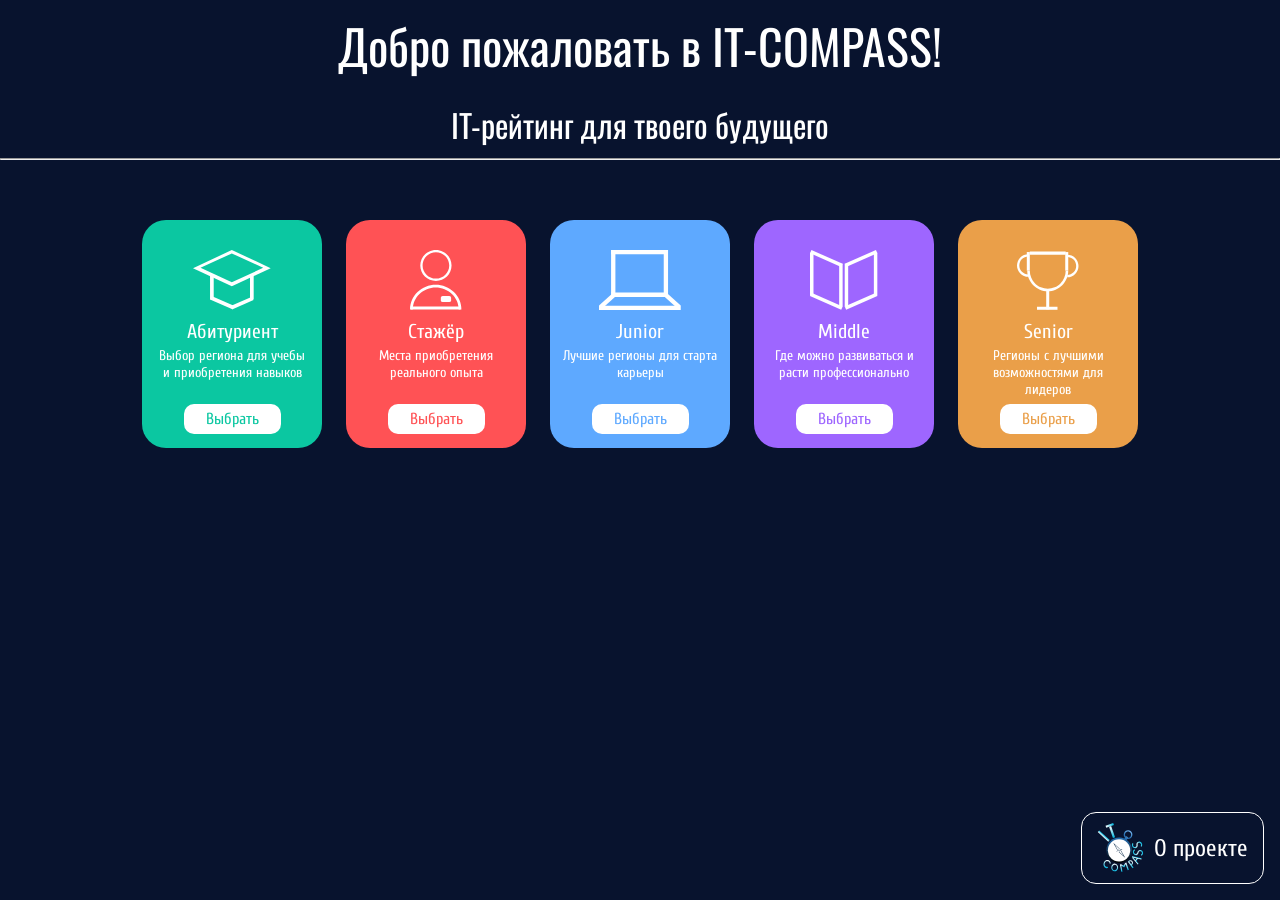
==== frontend/homepage/index.html @ eef9e62f "changed: homepage font changed to oswald and cuprum, minor design changes, added: side panel for map" ====
<!DOCTYPE html>
<html lang="ru">
<head>
    <meta charset="UTF-8">
    <meta name="viewport" content="width=device-width, initial-scale=1.0">
    <link rel="icon" href="favicon.svg">
    <link rel="stylesheet" href="style.css">
    <title>IT-Compass</title>
</head>

<body>
    <header>
        <h1>Добро пожаловать в IT-COMPASS!</h1>
        <h2>IT-рейтинг для твоего будущего</h2>
        <hr>
    </header>

    <main>
        <section class="cards">

            <div class="card green">
                <img class="icon" src="imgs/Applicant.svg"></img>
                <h3>Абитуриент</h3>
                <p>Выбор региона для учебы и приобретения навыков</p>
                <a href="#">Выбрать</a>
            </div>

            <div class="card red">
                <img class="icon" src="imgs/Intern.svg"></img>
                <h3>Стажёр</h3>
                <p>Места приобретения реального опыта</p>
                <a href="#">Выбрать</a>
            </div>

            <div class="card blue">
                <img class="icon" src="imgs/Junior.svg"></img>
                <h3>Junior</h3>
                <p>Лучшие регионы для старта карьеры</p>
                <a href="#">Выбрать</a>
            </div>

            <div class="card purple">
                <img class="icon" src="imgs/Middle.svg"></img>
                <h3>Middle</h3>
                <p>Где можно развиваться и расти профессионально</p>
                <a href="#">Выбрать</a>
            </div>

            <div class="card orange">
                <img class="icon" src="imgs/Senior.svg"></img>
                <h3>Senior</h3>
                <p>Регионы с лучшими возможностями для лидеров</p>
                <a href="#">Выбрать</a>
            </div>

        </section>
    </main>

    <footer>
         <div class="project-info">
            <img class="logo" src="favicon.svg" alt="IT-COMPASS">
            <a href="#">О проекте</a>
        </div>
    </footer>
</body>
</html>
---- frontend/homepage/style.css ----
@import url('https://fonts.googleapis.com/css2?family=Cuprum:wght@400&family=Oswald:wght@400&display=swap');


* {
    margin: 0;
    padding: 0;
    box-sizing: border-box;
}

body {
    font-family: 'Cuprum', sans-serif;
    font-weight: 400;
    background-color: #08132E;
    color: white;
    min-height: 100vh;
    display: flex;
    flex-direction: column;
}

hr {
    color: #152B63;
}

h1 {
    font-family: 'Oswald', sans-serif;
    text-align: center;
    font-weight: 400;
    font-size: 48px;
    padding-top: 10px;
}

h2 {
    font-family: 'Oswald', sans-serif;
    text-align: center;
    font-weight: 400;
    font-size: 32px;
    margin-top: 20px;
    margin-bottom: 10px;
}


img {
    max-width: 100%;
}

footer {
    display: flex;
    justify-content: flex-end;
    padding: 16px;
}

.project-info {
    display: flex;
    align-items: center;
    gap: 7px;
    border: 1px solid white;
    border-radius: 15px;
    padding: 10px 15px;

}

.logo {
    width: 50px;
    height: 50px;
}

.project-info a {
    color: white;
    text-decoration: none;
    font-size: 24px;
}



main {
    flex: 1;
}

.cards {
    display: flex;
    justify-content: center;
    flex-wrap: wrap;
    gap: 24px;   
    margin-top: 60px;     
}

.card {
    width: 180px;
    min-height: 120px;
    flex-shrink: 0;  
    border-radius: 24px;
    padding: 20px 12px 14px;
    display: flex;
    flex-direction: column;     
    align-items: center;
    text-align: center;
}

.icon {
    width: 90px;
    height: 60px;
    object-fit: contain;
    margin-bottom: 10px;
    margin-top: 10px;
}


.card h3 {
    font-weight: 400;
    font-size: 20px;
    width: 200px;
}

.card p {
    font-size: 14px;
    margin-top: 4px;
    margin-bottom: 6px;
}

.card a {
    margin-top: auto;           
    background-color: white;
    border: none;
    border-radius: 10px;
    padding: 6px 22px;
    font-size: 16px;
    font-family: inherit;       
    cursor: pointer;
    text-decoration: none;
}

.green
{
    background-color: #0BC7A1;
}

.red
{
    background-color: #FF5255;
}

.blue
{
    background-color: #5EA9FF; 
}

.purple
{ 
    background-color: #9E66FF; 
}

.orange
{ 
    background-color: #EA9F49;
}


.green a
{ 
    color: #0BC7A1;
}

.red a
{
    color: #FF5255; 
}

.blue a
{ 
    color: #5EA9FF; 
}

.purple a
{ 
    color: #9E66FF; 
}

.orange a
{ 
    color: #EA9F49; 
}
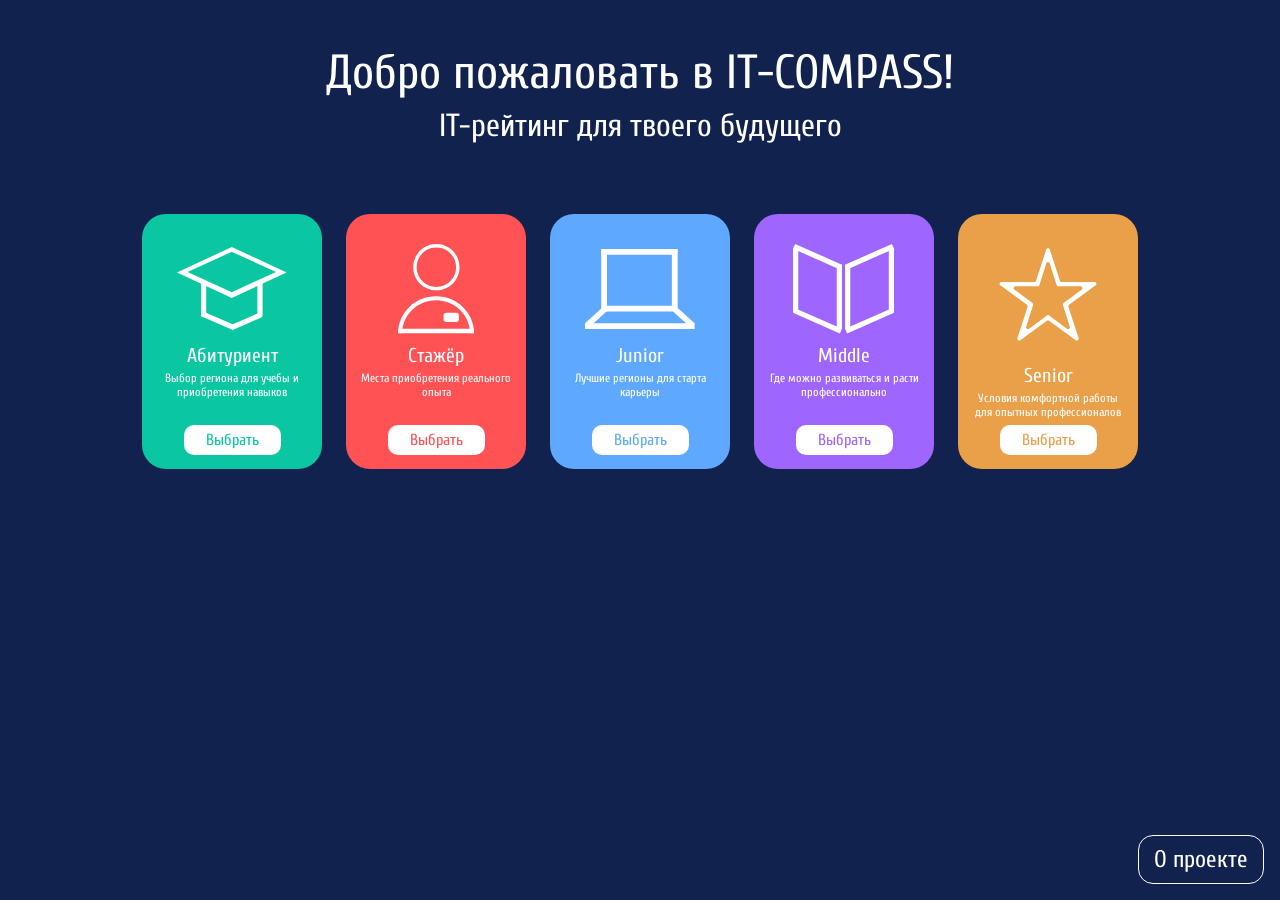
==== commit 285f7e31: "Вёрстка сайта 1 страница" ====
--- a/frontend/homepage/index.html
+++ b/frontend/homepage/index.html
@@ -12,7 +12,6 @@
     <header>
         <h1>Добро пожаловать в IT-COMPASS!</h1>
         <h2>IT-рейтинг для твоего будущего</h2>
-        <hr>
     </header>
 
     <main>
@@ -22,35 +21,35 @@
                 <img class="icon" src="imgs/Applicant.svg"></img>
                 <h3>Абитуриент</h3>
                 <p>Выбор региона для учебы и приобретения навыков</p>
-                <a href="#">Выбрать</a>
+                <a href="../map/index.html">Выбрать</a>
             </div>
 
             <div class="card red">
                 <img class="icon" src="imgs/Intern.svg"></img>
                 <h3>Стажёр</h3>
                 <p>Места приобретения реального опыта</p>
-                <a href="#">Выбрать</a>
+                <a href="../map/index.html">Выбрать</a>
             </div>
 
             <div class="card blue">
                 <img class="icon" src="imgs/Junior.svg"></img>
                 <h3>Junior</h3>
                 <p>Лучшие регионы для старта карьеры</p>
-                <a href="#">Выбрать</a>
+                <a href="../map/index.html">Выбрать</a>
             </div>
 
             <div class="card purple">
                 <img class="icon" src="imgs/Middle.svg"></img>
                 <h3>Middle</h3>
                 <p>Где можно развиваться и расти профессионально</p>
-                <a href="#">Выбрать</a>
+                <a href="../map/index.html">Выбрать</a>
             </div>
 
             <div class="card orange">
-                <img class="icon" src="imgs/Senior.svg"></img>
+                <img class="icon2" src="imgs/Senior.svg"></img>
                 <h3>Senior</h3>
-                <p>Регионы с лучшими возможностями для лидеров</p>
-                <a href="#">Выбрать</a>
+                <p>Условия комфортной работы для опытных профессионалов</p>
+                <a href="../map/index.html">Выбрать</a>
             </div>
 
         </section>
@@ -58,7 +57,6 @@
 
     <footer>
          <div class="project-info">
-            <img class="logo" src="favicon.svg" alt="IT-COMPASS">
             <a href="#">О проекте</a>
         </div>
     </footer>
--- a/frontend/homepage/style.css
+++ b/frontend/homepage/style.css
@@ -10,7 +10,7 @@
 body {
     font-family: 'Cuprum', sans-serif;
     font-weight: 400;
-    background-color: #08132E;
+    background-color: #11224e;
     color: white;
     min-height: 100vh;
     display: flex;
@@ -22,19 +22,19 @@
 }
 
 h1 {
-    font-family: 'Oswald', sans-serif;
+    font-family: 'Cuprum', sans-serif;
     text-align: center;
     font-weight: 400;
     font-size: 48px;
-    padding-top: 10px;
+    padding-top: 45px;
 }
 
 h2 {
-    font-family: 'Oswald', sans-serif;
+    font-family: 'Cuprum', sans-serif;
     text-align: center;
     font-weight: 400;
     font-size: 32px;
-    margin-top: 20px;
+    margin-top: 7px;
     margin-bottom: 10px;
 }
 
@@ -97,9 +97,16 @@
 }
 
 .icon {
-    width: 90px;
-    height: 60px;
+    width: 110px;
+    height: 90px;
     object-fit: contain;
+    margin-bottom: 10px;
+    margin-top: 10px;
+}
+.icon2 {
+    width: 210px;
+    height: 110px;
+    object-fit: flex;
     margin-bottom: 10px;
     margin-top: 10px;
 }
@@ -112,7 +119,7 @@
 }
 
 .card p {
-    font-size: 14px;
+    font-size: 12px;
     margin-top: 4px;
     margin-bottom: 6px;
 }
